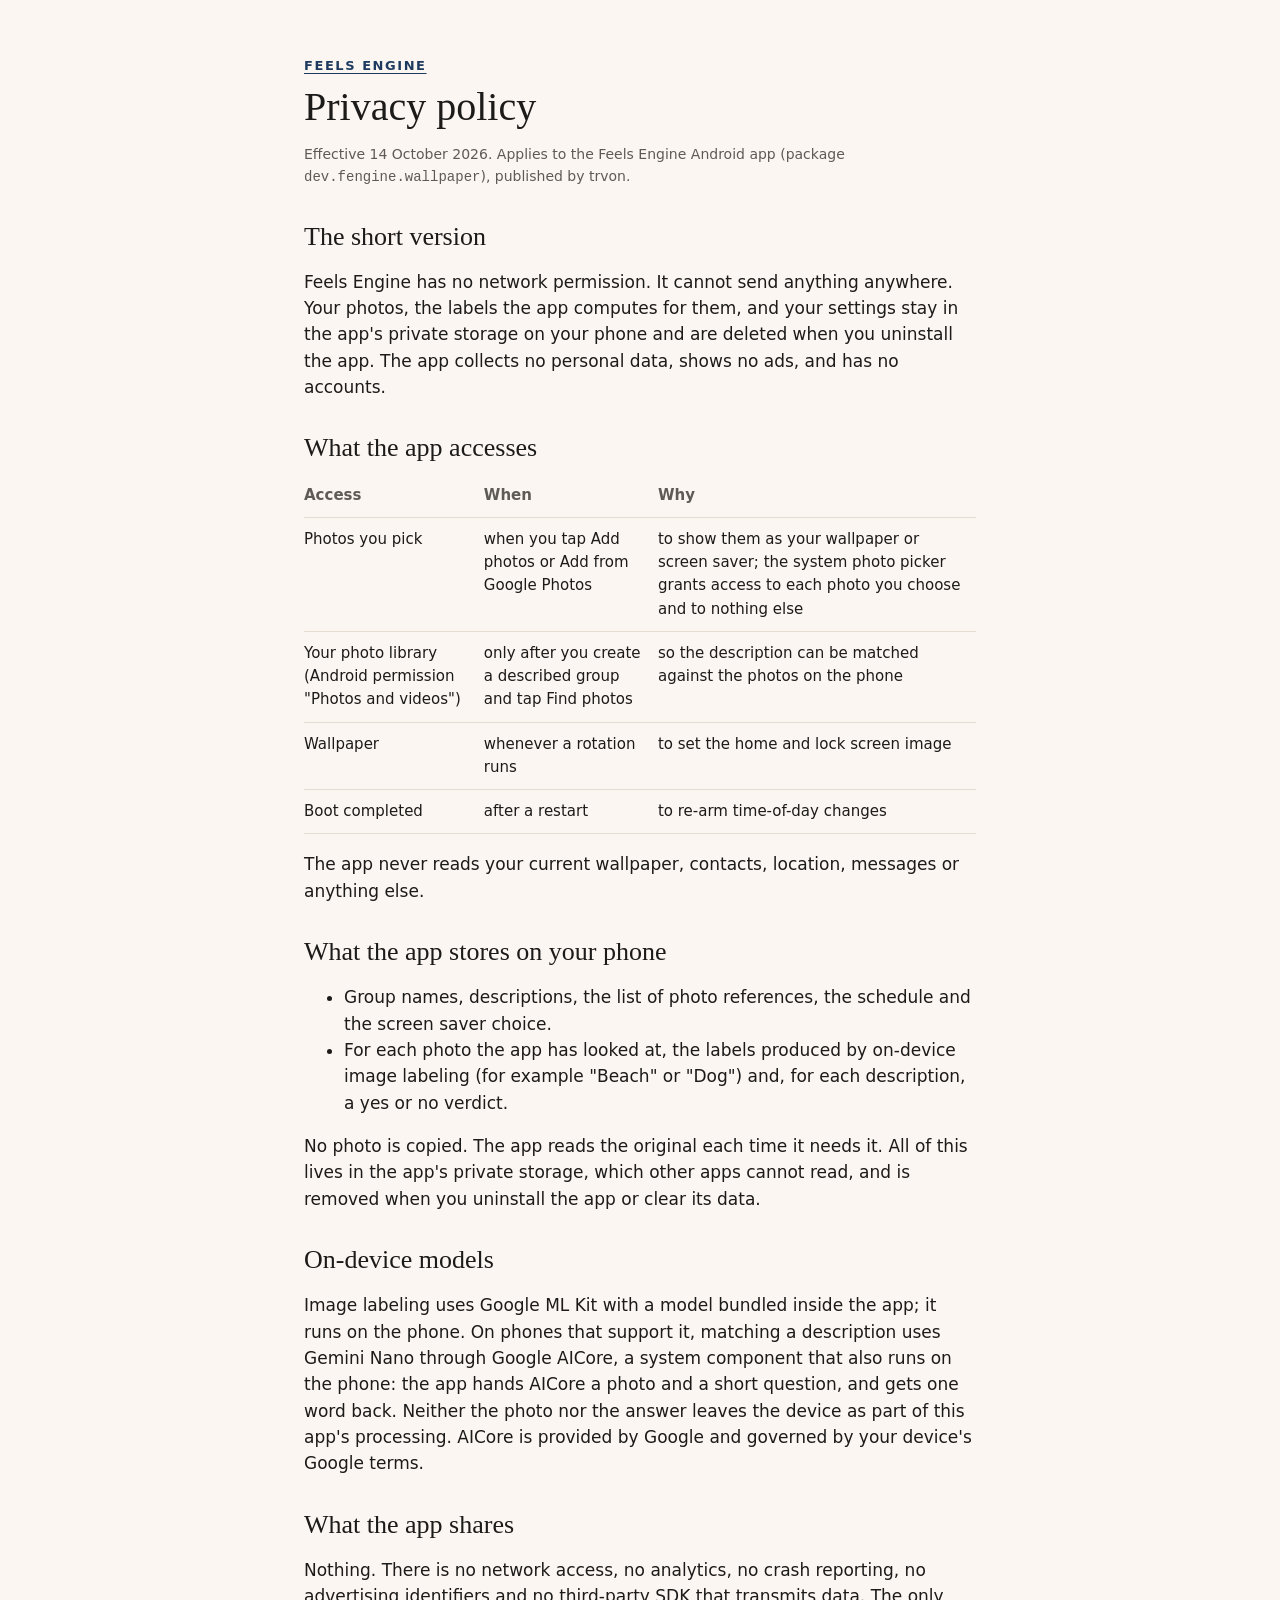
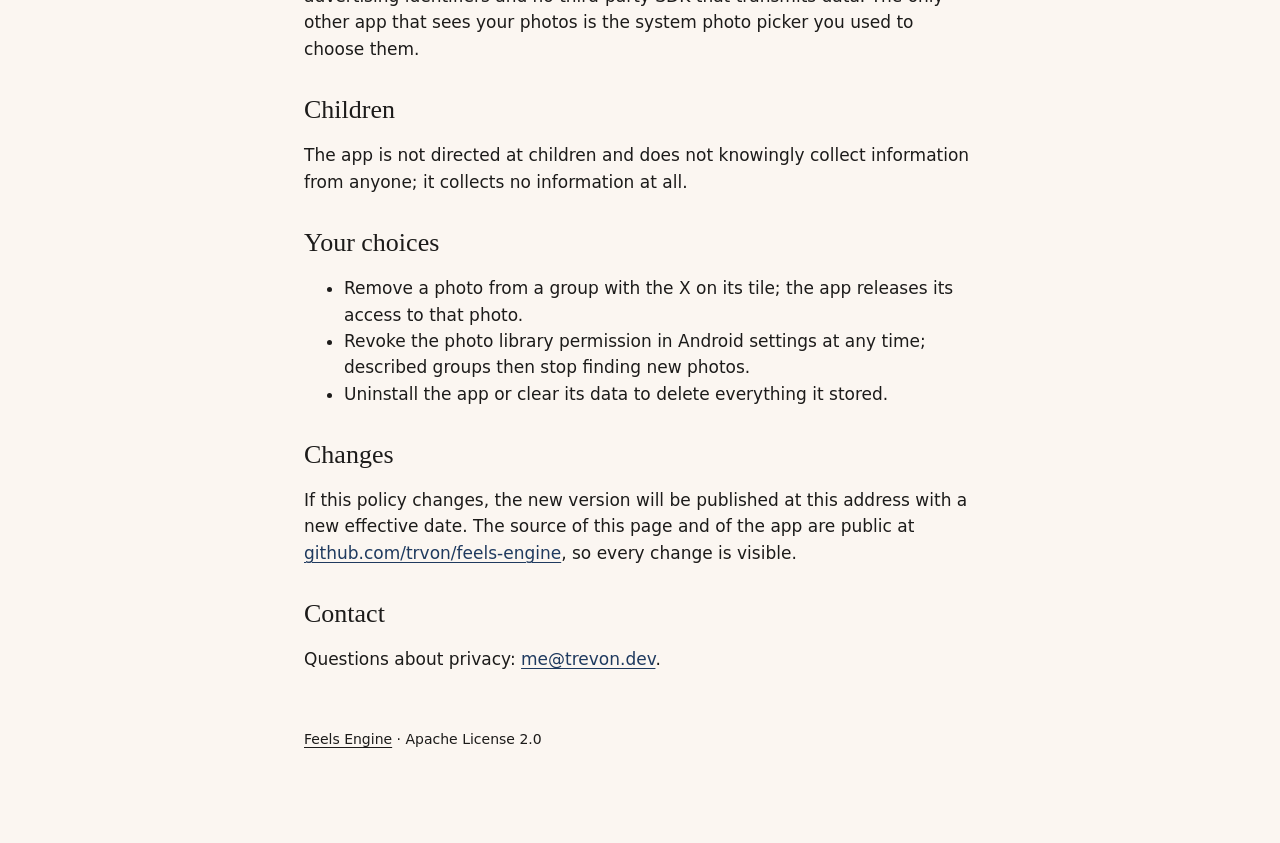
==== site/privacy.html @ 7fc191fb "feat(site): landing page and privacy policy on GitHub Pages site/ holds a two-page static site in th" ====
<!doctype html>
<html lang="en">
<head>
<meta charset="utf-8">
<meta name="viewport" content="width=device-width, initial-scale=1">
<title>Feels Engine privacy policy</title>
<meta name="description" content="Privacy policy for the Feels Engine Android app. The app has no network permission; nothing leaves the phone.">
<link rel="icon" href="assets/icon.png">
<link rel="stylesheet" href="style.css">
</head>
<body>
<main>
  <p class="eyebrow"><a href="index.html">Feels Engine</a></p>
  <h1>Privacy policy</h1>
  <p class="caption">Effective 14 October 2026. Applies to the Feels Engine Android app (package <code>dev.fengine.wallpaper</code>), published by trvon.</p>

  <section>
    <h2>The short version</h2>
    <p>Feels Engine has no network permission. It cannot send anything anywhere. Your photos, the labels the app computes for them, and your settings stay in the app's private storage on your phone and are deleted when you uninstall the app. The app collects no personal data, shows no ads, and has no accounts.</p>
  </section>

  <section>
    <h2>What the app accesses</h2>
    <table>
      <tr><th>Access</th><th>When</th><th>Why</th></tr>
      <tr><td>Photos you pick</td><td>when you tap Add photos or Add from Google Photos</td><td>to show them as your wallpaper or screen saver; the system photo picker grants access to each photo you choose and to nothing else</td></tr>
      <tr><td>Your photo library (Android permission "Photos and videos")</td><td>only after you create a described group and tap Find photos</td><td>so the description can be matched against the photos on the phone</td></tr>
      <tr><td>Wallpaper</td><td>whenever a rotation runs</td><td>to set the home and lock screen image</td></tr>
      <tr><td>Boot completed</td><td>after a restart</td><td>to re-arm time-of-day changes</td></tr>
    </table>
    <p>The app never reads your current wallpaper, contacts, location, messages or anything else.</p>
  </section>

  <section>
    <h2>What the app stores on your phone</h2>
    <ul>
      <li>Group names, descriptions, the list of photo references, the schedule and the screen saver choice.</li>
      <li>For each photo the app has looked at, the labels produced by on-device image labeling (for example "Beach" or "Dog") and, for each description, a yes or no verdict.</li>
    </ul>
    <p>No photo is copied. The app reads the original each time it needs it. All of this lives in the app's private storage, which other apps cannot read, and is removed when you uninstall the app or clear its data.</p>
  </section>

  <section>
    <h2>On-device models</h2>
    <p>Image labeling uses Google ML Kit with a model bundled inside the app; it runs on the phone. On phones that support it, matching a description uses Gemini Nano through Google AICore, a system component that also runs on the phone: the app hands AICore a photo and a short question, and gets one word back. Neither the photo nor the answer leaves the device as part of this app's processing. AICore is provided by Google and governed by your device's Google terms.</p>
  </section>

  <section>
    <h2>What the app shares</h2>
    <p>Nothing. There is no network access, no analytics, no crash reporting, no advertising identifiers and no third-party SDK that transmits data. The only other app that sees your photos is the system photo picker you used to choose them.</p>
  </section>

  <section>
    <h2>Children</h2>
    <p>The app is not directed at children and does not knowingly collect information from anyone; it collects no information at all.</p>
  </section>

  <section>
    <h2>Your choices</h2>
    <ul>
      <li>Remove a photo from a group with the X on its tile; the app releases its access to that photo.</li>
      <li>Revoke the photo library permission in Android settings at any time; described groups then stop finding new photos.</li>
      <li>Uninstall the app or clear its data to delete everything it stored.</li>
    </ul>
  </section>

  <section>
    <h2>Changes</h2>
    <p>If this policy changes, the new version will be published at this address with a new effective date. The source of this page and of the app are public at <a href="https://github.com/trvon/feels-engine">github.com/trvon/feels-engine</a>, so every change is visible.</p>
  </section>

  <section>
    <h2>Contact</h2>
    <p>Questions about privacy: <a href="mailto:me@trevon.dev">me@trevon.dev</a>.</p>
  </section>

  <footer>
    <p><a href="index.html">Feels Engine</a> · Apache License 2.0</p>
  </footer>
</main>
</body>
</html>
---- site/style.css ----
/* Feels Engine site: the app's design language on the web. Editorial, calm, photos first.
   Tokens mirror ui/design/Tokens.kt: 24 px page gutter, 32 px between sections, one serif headline. */
:root {
  --bg: #FBF6F1;
  --ink: #1C1B1A;
  --muted: #5E5A55;
  --eyebrow: #7A5C3A;
  --navy: #1F3A5F;
  --sun: #F2C14E;
  --sand: #E8D9B5;
  --card: #F3EBE2;
  --rule: #E6DDD2;
  --radius-card: 20px;
  --radius-tile: 12px;
  --page: 24px;
  --section: 32px;
  --max: 720px;
}
@media (prefers-color-scheme: dark) {
  :root { --bg: #141312; --ink: #F3EEE8; --muted: #B5ADA3; --eyebrow: #D9B98A; --card: #1F1D1B; --rule: #2C2926; --sand: #3A3128; }
}
* { box-sizing: border-box; }
html { background: var(--bg); color: var(--ink); -webkit-text-size-adjust: 100%; }
body { margin: 0; font: 17px/1.55 -apple-system, "Roboto", "Segoe UI", system-ui, sans-serif; }
main { max-width: var(--max); margin: 0 auto; padding: 56px var(--page) 80px; }
.eyebrow { font-size: 13px; letter-spacing: 0.12em; text-transform: uppercase; color: var(--eyebrow); margin: 0 0 8px; font-weight: 600; }
h1 { font-family: Georgia, "Times New Roman", "Noto Serif", serif; font-weight: 400; font-size: 40px; line-height: 1.15; margin: 0 0 12px; }
h2 { font-family: Georgia, "Times New Roman", "Noto Serif", serif; font-weight: 400; font-size: 26px; line-height: 1.2; margin: var(--section) 0 10px; }
p, li { color: var(--ink); }
.muted { color: var(--muted); }
.caption { font-size: 14px; color: var(--muted); }
section { margin-top: var(--section); }
a { color: var(--navy); text-decoration-thickness: 1px; text-underline-offset: 3px; }
@media (prefers-color-scheme: dark) { a { color: #A9C1E8; } }
.actions { display: flex; flex-wrap: wrap; gap: 12px; margin-top: 20px; }
.button { display: inline-block; padding: 12px 22px; border-radius: 999px; background: var(--navy); color: #FBF6F1; text-decoration: none; font-weight: 600; }
.button.tonal { background: var(--sand); color: var(--ink); }
.rail { display: grid; grid-template-columns: repeat(3, 1fr); gap: 12px; margin-top: 16px; }
.rail img { width: 100%; height: auto; border-radius: var(--radius-tile); display: block; background: var(--card); }
@media (max-width: 480px) { .rail { grid-template-columns: repeat(3, 1fr); gap: 8px; } h1 { font-size: 34px; } }
.mark { width: 72px; height: 72px; border-radius: 18px; display: block; margin-bottom: 20px; }
table { border-collapse: collapse; width: 100%; font-size: 15px; margin-top: 8px; }
th, td { text-align: left; vertical-align: top; padding: 10px 8px 10px 0; border-bottom: 1px solid var(--rule); }
th { color: var(--muted); font-weight: 600; }
hr { border: 0; border-top: 1px solid var(--rule); margin: var(--section) 0; }
footer { margin-top: 56px; font-size: 14px; color: var(--muted); }
footer a { color: inherit; }
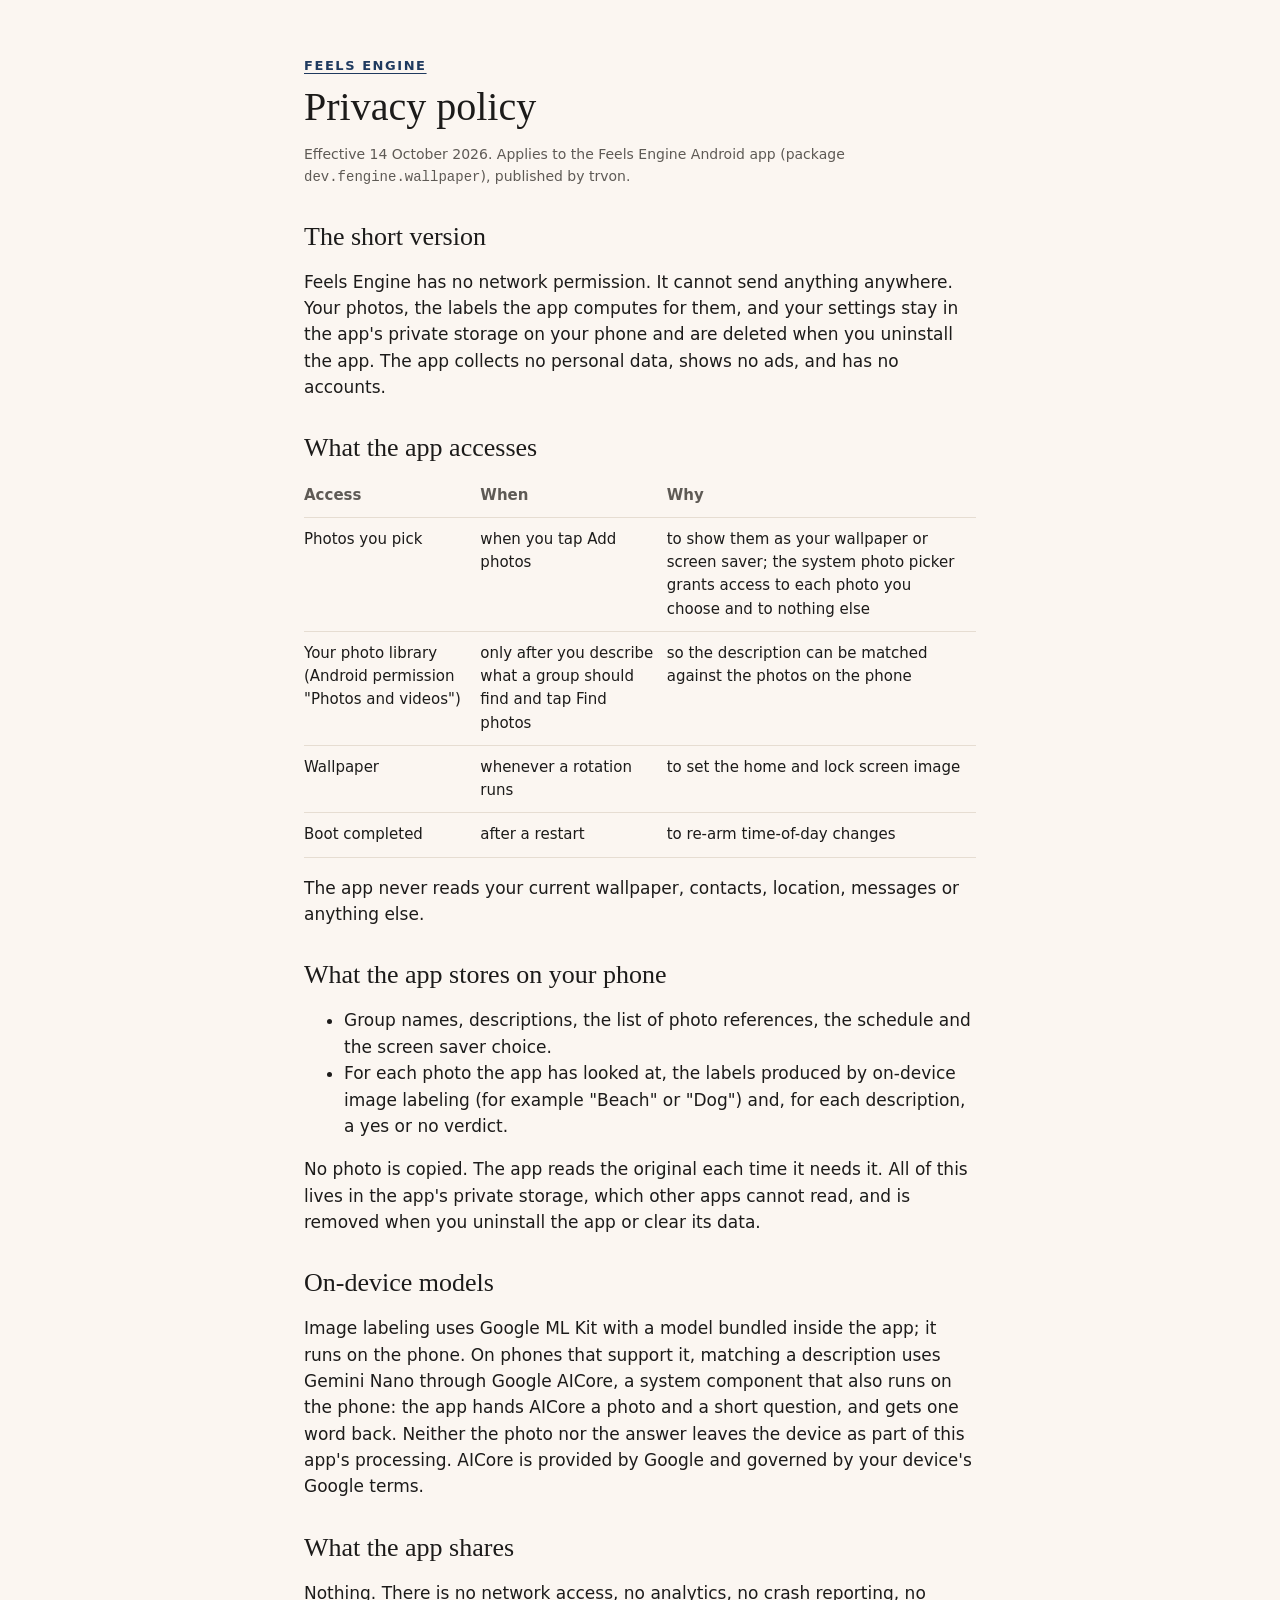
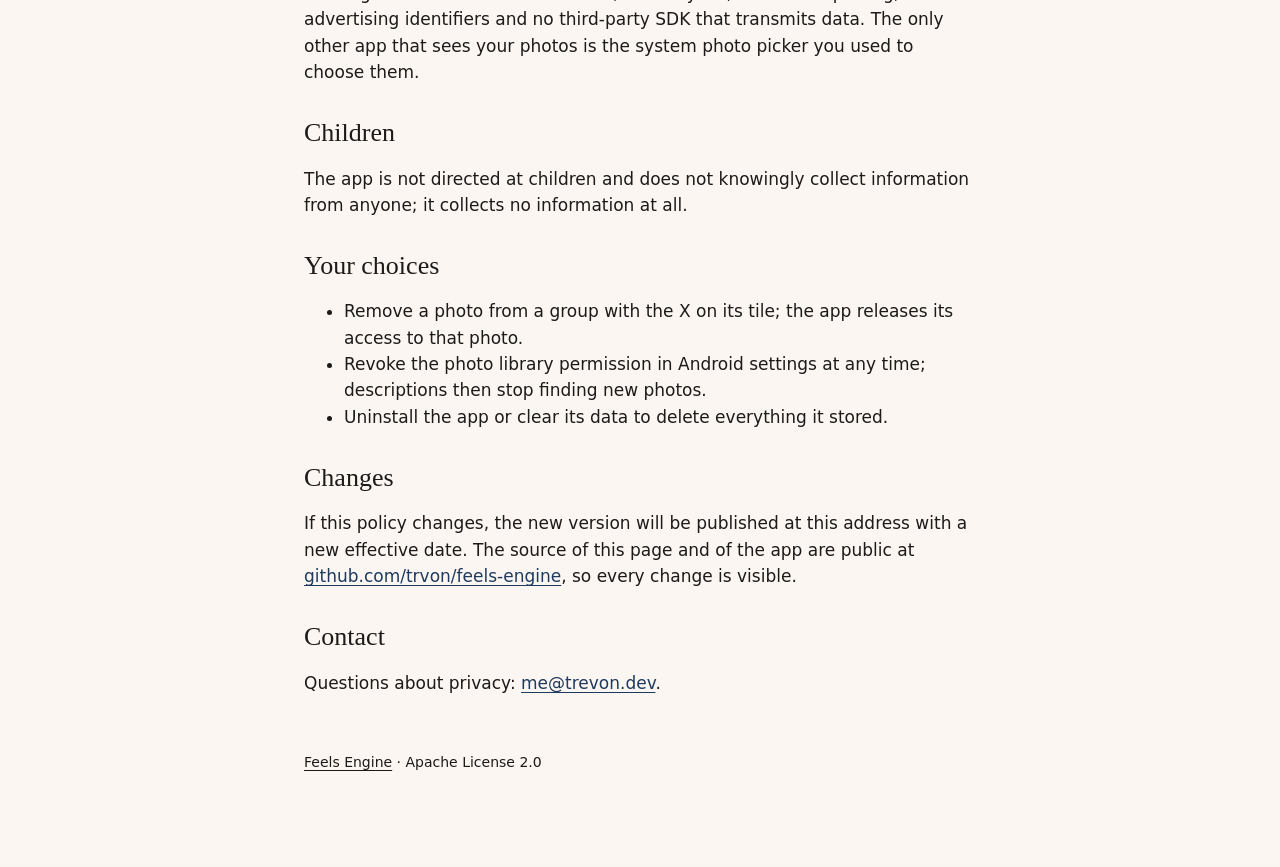
==== commit 1a95c3ed: "feat(groups): one kind of group: add photos, describe, or both New group opens straight to the group" ====
--- a/site/privacy.html
+++ b/site/privacy.html
@@ -23,8 +23,8 @@
     <h2>What the app accesses</h2>
     <table>
       <tr><th>Access</th><th>When</th><th>Why</th></tr>
-      <tr><td>Photos you pick</td><td>when you tap Add photos or Add from Google Photos</td><td>to show them as your wallpaper or screen saver; the system photo picker grants access to each photo you choose and to nothing else</td></tr>
-      <tr><td>Your photo library (Android permission "Photos and videos")</td><td>only after you create a described group and tap Find photos</td><td>so the description can be matched against the photos on the phone</td></tr>
+      <tr><td>Photos you pick</td><td>when you tap Add photos</td><td>to show them as your wallpaper or screen saver; the system photo picker grants access to each photo you choose and to nothing else</td></tr>
+      <tr><td>Your photo library (Android permission "Photos and videos")</td><td>only after you describe what a group should find and tap Find photos</td><td>so the description can be matched against the photos on the phone</td></tr>
       <tr><td>Wallpaper</td><td>whenever a rotation runs</td><td>to set the home and lock screen image</td></tr>
       <tr><td>Boot completed</td><td>after a restart</td><td>to re-arm time-of-day changes</td></tr>
     </table>
@@ -59,7 +59,7 @@
     <h2>Your choices</h2>
     <ul>
       <li>Remove a photo from a group with the X on its tile; the app releases its access to that photo.</li>
-      <li>Revoke the photo library permission in Android settings at any time; described groups then stop finding new photos.</li>
+      <li>Revoke the photo library permission in Android settings at any time; descriptions then stop finding new photos.</li>
       <li>Uninstall the app or clear its data to delete everything it stored.</li>
     </ul>
   </section>
--- a/site/style.css
+++ b/site/style.css
@@ -35,9 +35,9 @@
 .actions { display: flex; flex-wrap: wrap; gap: 12px; margin-top: 20px; }
 .button { display: inline-block; padding: 12px 22px; border-radius: 999px; background: var(--navy); color: #FBF6F1; text-decoration: none; font-weight: 600; }
 .button.tonal { background: var(--sand); color: var(--ink); }
-.rail { display: grid; grid-template-columns: repeat(3, 1fr); gap: 12px; margin-top: 16px; }
-.rail img { width: 100%; height: auto; border-radius: var(--radius-tile); display: block; background: var(--card); }
-@media (max-width: 480px) { .rail { grid-template-columns: repeat(3, 1fr); gap: 8px; } h1 { font-size: 34px; } }
+.rail { display: grid; grid-template-columns: repeat(3, minmax(0, 1fr)); gap: 12px; margin-top: 16px; }
+.rail img { width: 100%; min-width: 0; height: auto; border-radius: var(--radius-tile); display: block; background: var(--card); box-shadow: 0 1px 0 var(--rule); }
+@media (max-width: 480px) { .rail { gap: 8px; } h1 { font-size: 34px; } }
 .mark { width: 72px; height: 72px; border-radius: 18px; display: block; margin-bottom: 20px; }
 table { border-collapse: collapse; width: 100%; font-size: 15px; margin-top: 8px; }
 th, td { text-align: left; vertical-align: top; padding: 10px 8px 10px 0; border-bottom: 1px solid var(--rule); }
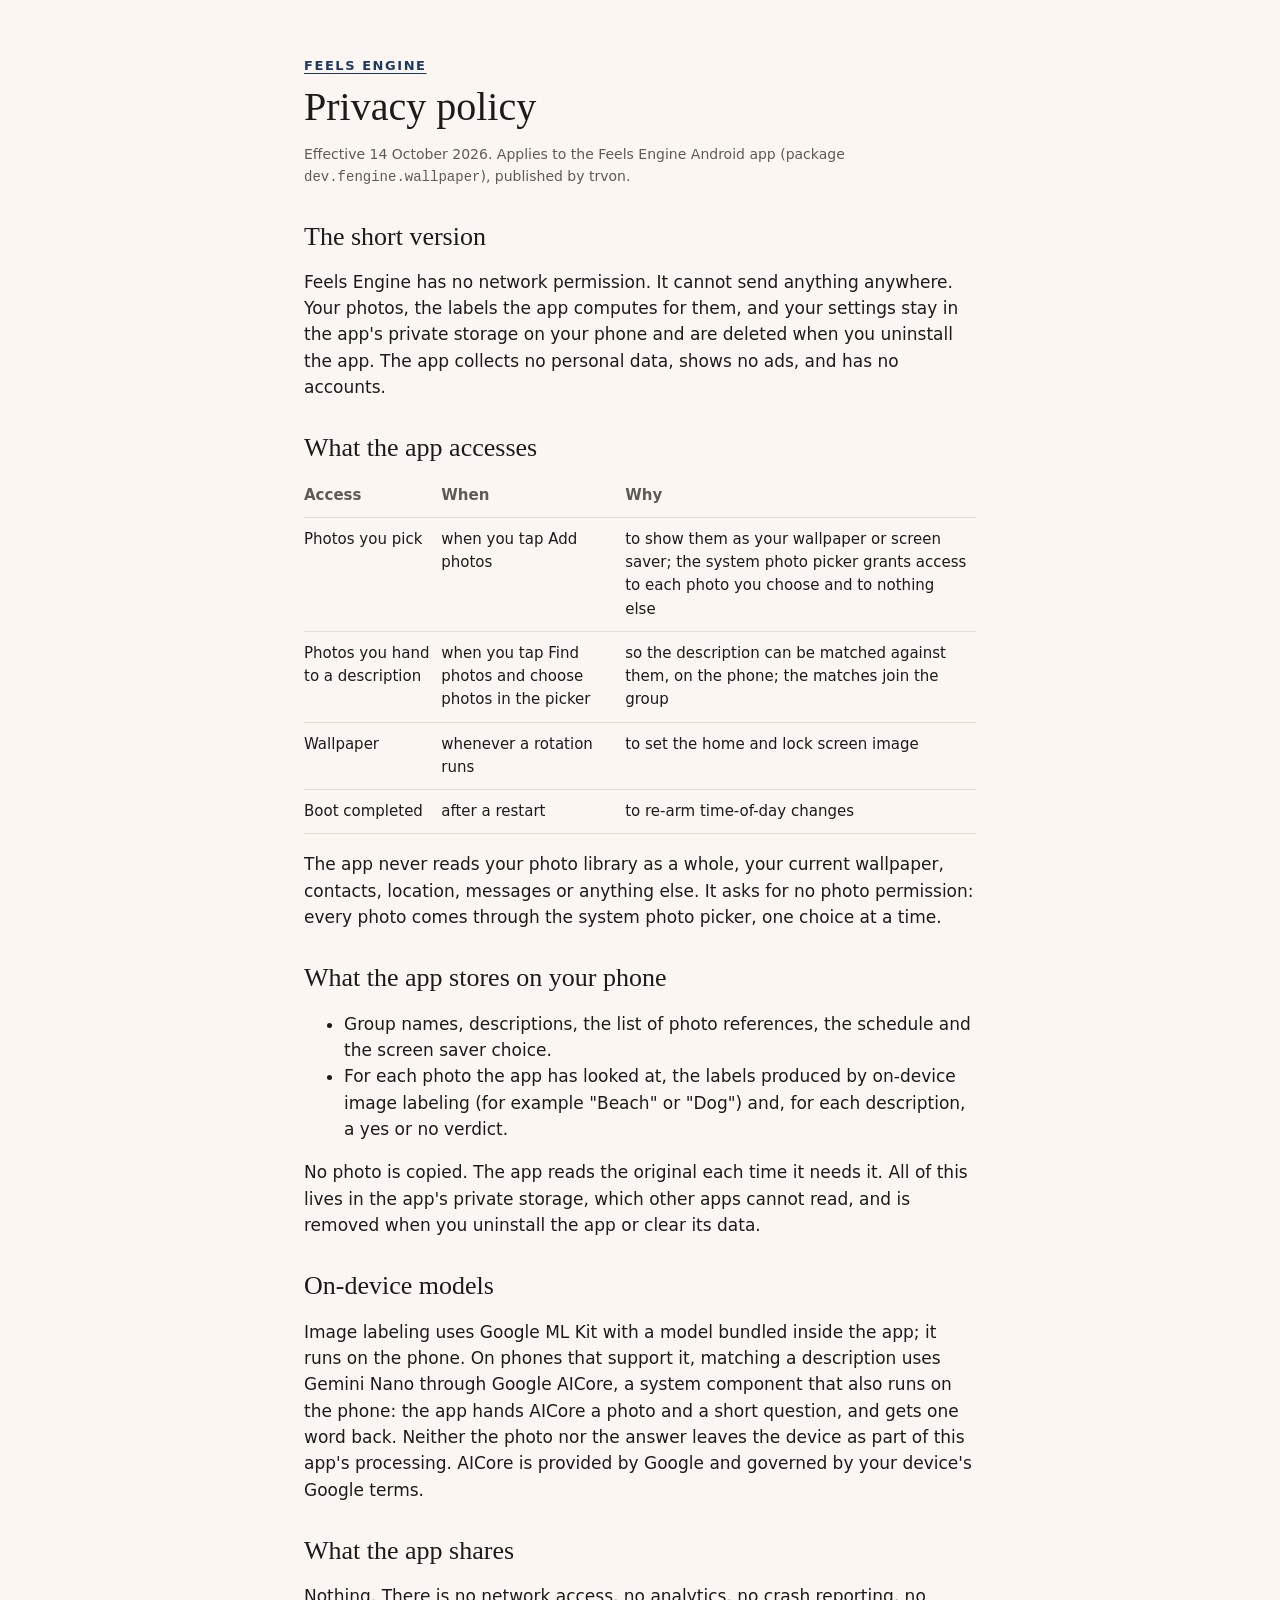
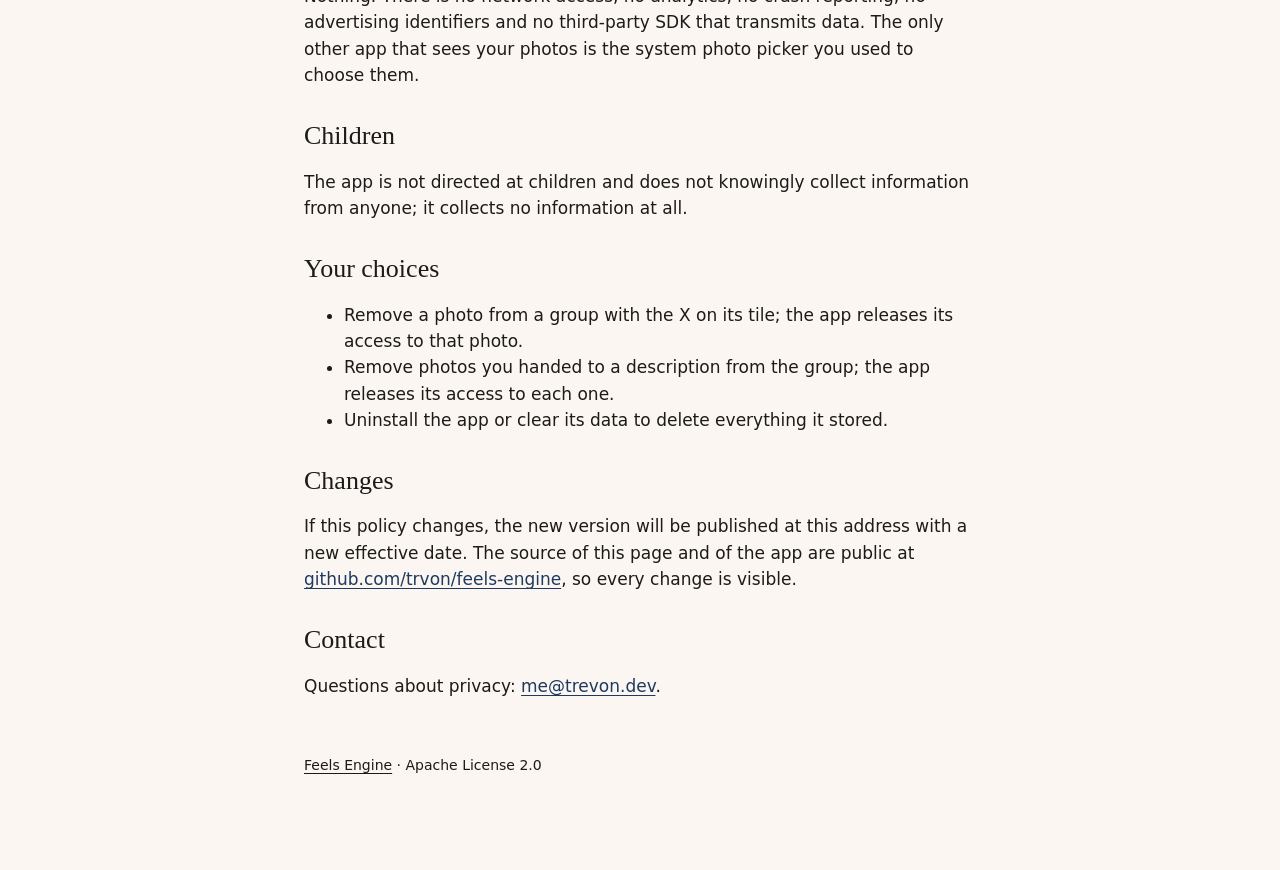
==== commit 63c187ba: "fix(privacy): no photo permission and no network permission Play rejected READ_MEDIA_IMAGES a second" ====
--- a/site/privacy.html
+++ b/site/privacy.html
@@ -24,11 +24,11 @@
     <table>
       <tr><th>Access</th><th>When</th><th>Why</th></tr>
       <tr><td>Photos you pick</td><td>when you tap Add photos</td><td>to show them as your wallpaper or screen saver; the system photo picker grants access to each photo you choose and to nothing else</td></tr>
-      <tr><td>Your photo library (Android permission "Photos and videos")</td><td>only after you describe what a group should find and tap Find photos</td><td>so the description can be matched against the photos on the phone</td></tr>
+      <tr><td>Photos you hand to a description</td><td>when you tap Find photos and choose photos in the picker</td><td>so the description can be matched against them, on the phone; the matches join the group</td></tr>
       <tr><td>Wallpaper</td><td>whenever a rotation runs</td><td>to set the home and lock screen image</td></tr>
       <tr><td>Boot completed</td><td>after a restart</td><td>to re-arm time-of-day changes</td></tr>
     </table>
-    <p>The app never reads your current wallpaper, contacts, location, messages or anything else.</p>
+    <p>The app never reads your photo library as a whole, your current wallpaper, contacts, location, messages or anything else. It asks for no photo permission: every photo comes through the system photo picker, one choice at a time.</p>
   </section>
 
   <section>
@@ -59,7 +59,7 @@
     <h2>Your choices</h2>
     <ul>
       <li>Remove a photo from a group with the X on its tile; the app releases its access to that photo.</li>
-      <li>Revoke the photo library permission in Android settings at any time; descriptions then stop finding new photos.</li>
+      <li>Remove photos you handed to a description from the group; the app releases its access to each one.</li>
       <li>Uninstall the app or clear its data to delete everything it stored.</li>
     </ul>
   </section>
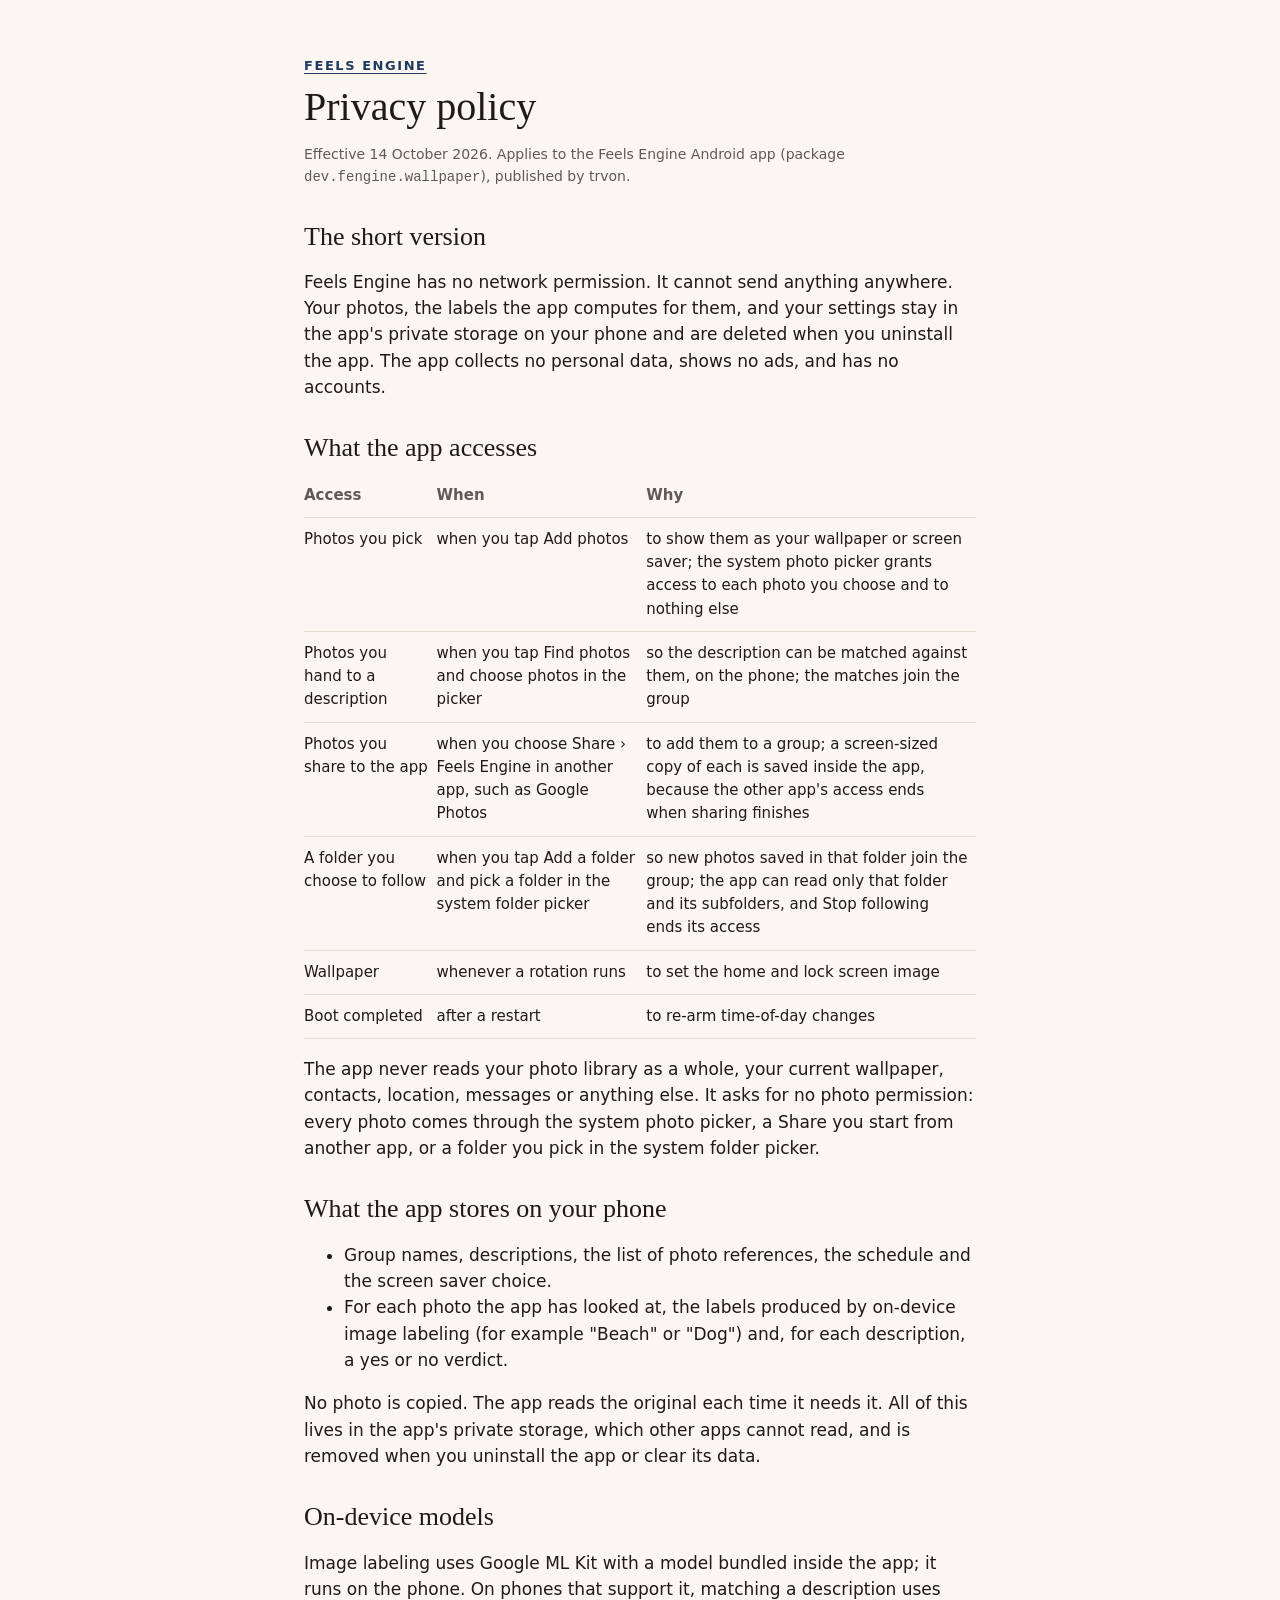
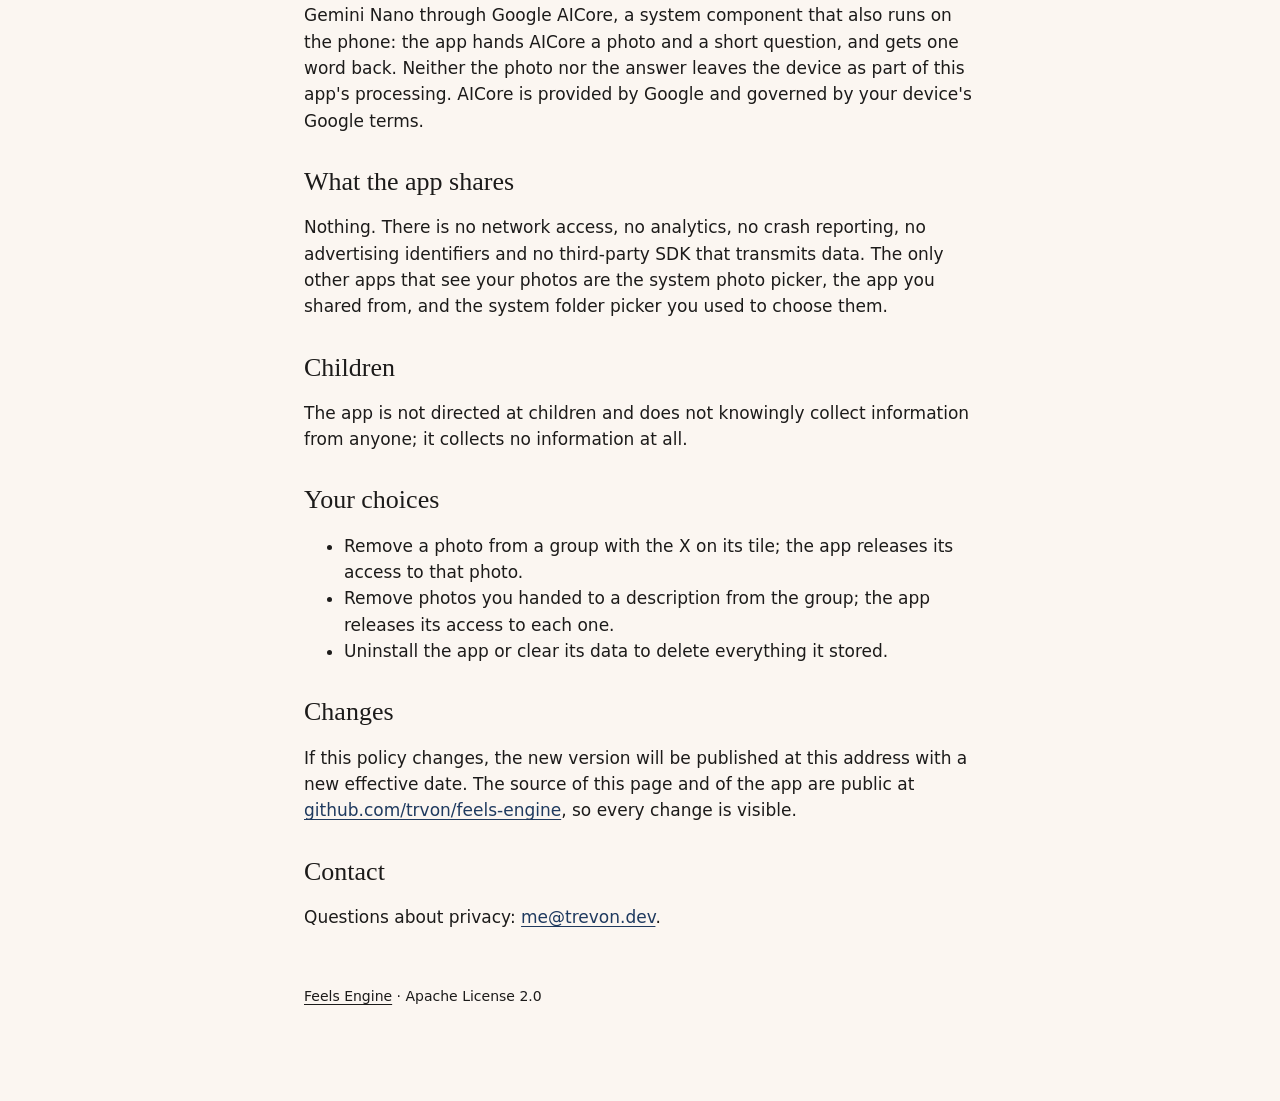
==== commit 8fd254e7: "feat(import): add folder source and Google Photos Share guide Lets each group follow phone folders c" ====
--- a/site/privacy.html
+++ b/site/privacy.html
@@ -25,10 +25,12 @@
       <tr><th>Access</th><th>When</th><th>Why</th></tr>
       <tr><td>Photos you pick</td><td>when you tap Add photos</td><td>to show them as your wallpaper or screen saver; the system photo picker grants access to each photo you choose and to nothing else</td></tr>
       <tr><td>Photos you hand to a description</td><td>when you tap Find photos and choose photos in the picker</td><td>so the description can be matched against them, on the phone; the matches join the group</td></tr>
+      <tr><td>Photos you share to the app</td><td>when you choose Share › Feels Engine in another app, such as Google Photos</td><td>to add them to a group; a screen-sized copy of each is saved inside the app, because the other app's access ends when sharing finishes</td></tr>
+      <tr><td>A folder you choose to follow</td><td>when you tap Add a folder and pick a folder in the system folder picker</td><td>so new photos saved in that folder join the group; the app can read only that folder and its subfolders, and Stop following ends its access</td></tr>
       <tr><td>Wallpaper</td><td>whenever a rotation runs</td><td>to set the home and lock screen image</td></tr>
       <tr><td>Boot completed</td><td>after a restart</td><td>to re-arm time-of-day changes</td></tr>
     </table>
-    <p>The app never reads your photo library as a whole, your current wallpaper, contacts, location, messages or anything else. It asks for no photo permission: every photo comes through the system photo picker, one choice at a time.</p>
+    <p>The app never reads your photo library as a whole, your current wallpaper, contacts, location, messages or anything else. It asks for no photo permission: every photo comes through the system photo picker, a Share you start from another app, or a folder you pick in the system folder picker.</p>
   </section>
 
   <section>
@@ -47,7 +49,7 @@
 
   <section>
     <h2>What the app shares</h2>
-    <p>Nothing. There is no network access, no analytics, no crash reporting, no advertising identifiers and no third-party SDK that transmits data. The only other app that sees your photos is the system photo picker you used to choose them.</p>
+    <p>Nothing. There is no network access, no analytics, no crash reporting, no advertising identifiers and no third-party SDK that transmits data. The only other apps that see your photos are the system photo picker, the app you shared from, and the system folder picker you used to choose them.</p>
   </section>
 
   <section>
